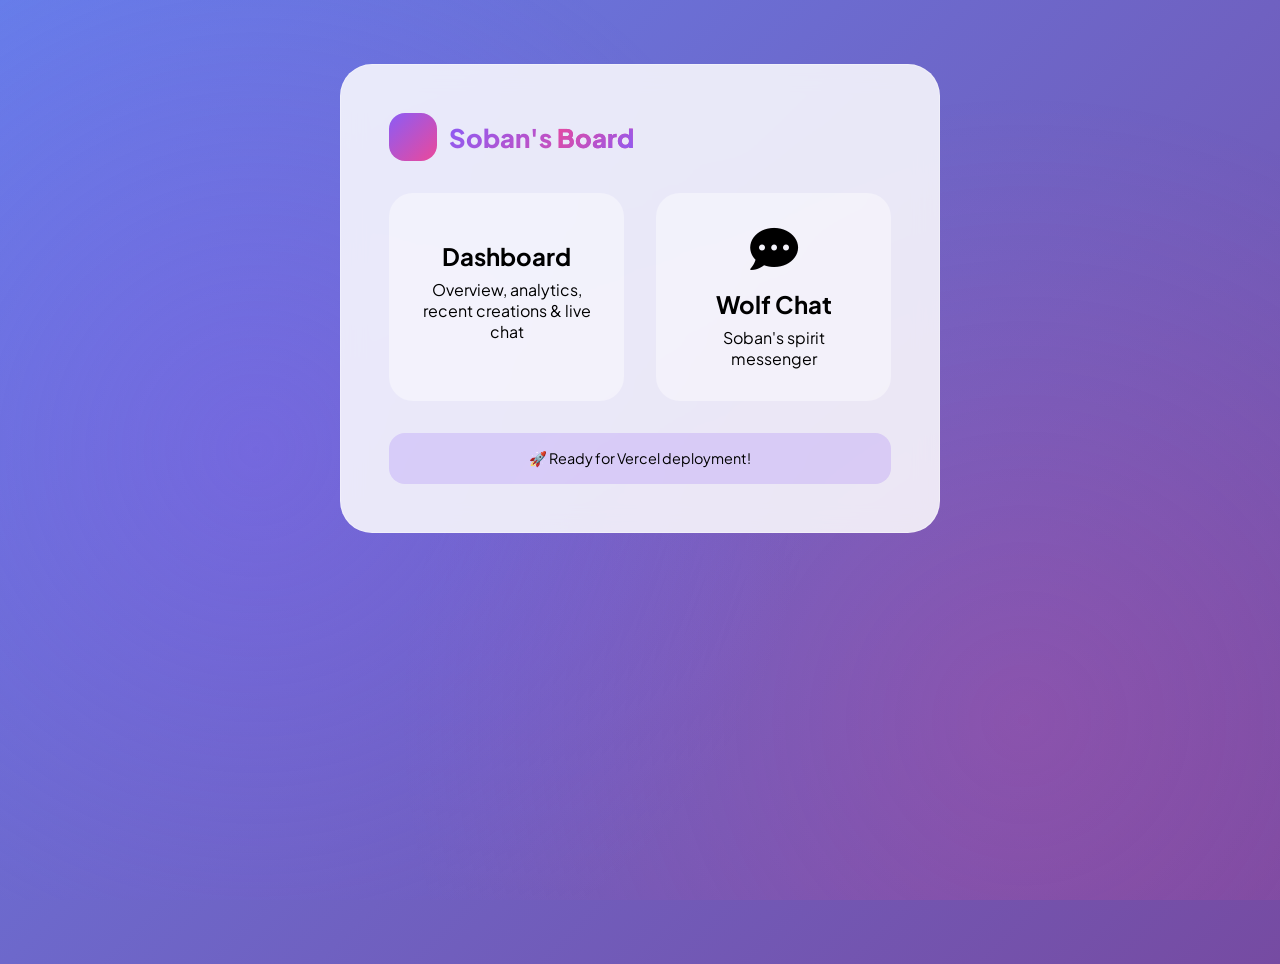
==== index.html @ 04f3e726 "Add files via upload" ====
<!DOCTYPE html>
<html lang="en">
<head>
    <meta charset="UTF-8">
    <meta name="viewport" content="width=device-width, initial-scale=1.0">
    <title>Soban's Board | Dashboard & Chat</title>
    <link rel="stylesheet" href="style.css">
    <link href="https://fonts.googleapis.com/css2?family=Plus+Jakarta+Sans:wght@300;400;500;600;700;800&display=swap" rel="stylesheet">
    <link rel="stylesheet" href="https://cdnjs.cloudflare.com/ajax/libs/font-awesome/6.0.0-beta3/css/all.min.css">
</head>
<body>
    <div class="animated-bg"></div>
    
    <div class="landing-container glass">
        <div class="logo-area">
            <div class="logo-icon">
                <i class="fas fa-head-side-vr"></i>
            </div>
            <span>Soban's <span>Board</span></span>
        </div>
        
        <div class="app-grid">
            <a href="chatboarddash.html" class="app-card">
                <i class="fas fa-chart-dashboard"></i>
                <h3>Dashboard</h3>
                <p>Overview, analytics, recent creations & live chat</p>
            </a>
            <a href="chatmessageapp.html" class="app-card">
                <i class="fas fa-comment-dots"></i>
                <h3>Wolf Chat</h3>
                <p>Soban's spirit messenger</p>
            </a>
        </div>
        
        <div class="deploy-note">
            🚀 Ready for Vercel deployment!
        </div>
    </div>

    <style>
        .landing-container {
            max-width: 600px;
            margin: 4rem auto;
            padding: 3rem;
            text-align: center;
            border-radius: 32px;
        }
        
        .logo-area {
            margin-bottom: 2rem;
        }
        
        .app-grid {
            display: grid;
            grid-template-columns: 1fr 1fr;
            gap: 2rem;
            margin: 2rem 0;
        }
        
        .app-card {
            padding: 2rem;
            border-radius: 24px;
            text-decoration: none;
            color: inherit;
            transition: all 0.3s;
            background: rgba(255,255,255,0.4);
        }
        
        .app-card:hover {
            transform: translateY(-8px);
            background: rgba(255,255,255,0.8);
        }
        
        .app-card i {
            font-size: 3rem;
            margin-bottom: 1rem;
            display: block;
        }
        
        .app-card h3 {
            font-size: 1.5rem;
            margin-bottom: 0.5rem;
        }
        
        .deploy-note {
            margin-top: 2rem;
            padding: 1rem;
            background: rgba(139,92,246,0.2);
            border-radius: 16px;
            font-size: 0.9rem;
        }
        
        @media (max-width: 768px) {
            .app-grid {
                grid-template-columns: 1fr;
            }
        }
    </style>
</body>
</html>
---- style.css ----
* {
    margin: 0;
    padding: 0;
    box-sizing: border-box;
}

:root {
    --primary: #8b5cf6;
    --primary-dark: #7c3aed;
    --secondary: #ec489a;
    --cyan: #06b6d4;
    --orange: #f97316;
    --glass-bg: rgba(255, 255, 255, 0.7);
    --glass-border: rgba(255, 255, 255, 0.18);
    --glass-shadow: 0 8px 32px 0 rgba(31, 38, 135, 0.07);
    --text-dark: #1e1b4b;
    --text-gray: #64748b;
}

body {
    font-family: 'Plus Jakarta Sans', sans-serif;
    background: linear-gradient(135deg, #667eea 0%, #764ba2 100%);
    min-height: 100vh;
    position: relative;
    overflow-x: hidden;
}

/* Animated Background */
.animated-bg {
    position: fixed;
    top: 0;
    left: 0;
    width: 100%;
    height: 100%;
    background: radial-gradient(circle at 20% 50%, rgba(139, 92, 246, 0.3) 0%, transparent 50%),
                radial-gradient(circle at 80% 80%, rgba(236, 72, 153, 0.2) 0%, transparent 50%);
    animation: bgPulse 8s ease-in-out infinite;
    pointer-events: none;
    z-index: 0;
}

@keyframes bgPulse {
    0%, 100% { opacity: 0.5; transform: scale(1); }
    50% { opacity: 1; transform: scale(1.05); }
}

/* Glass Effect */
.glass {
    background: rgba(255, 255, 255, 0.85);
    backdrop-filter: blur(12px);
    border: 1px solid rgba(255, 255, 255, 0.3);
}

.glass-card {
    background: rgba(255, 255, 255, 0.75);
    backdrop-filter: blur(10px);
    border: 1px solid rgba(255, 255, 255, 0.3);
    transition: all 0.3s cubic-bezier(0.4, 0, 0.2, 1);
}

.glass-card:hover {
    transform: translateY(-4px);
    box-shadow: 0 20px 40px rgba(0, 0, 0, 0.1);
    background: rgba(255, 255, 255, 0.85);
}

/* Dashboard Container */
.dashboard-container {
    display: flex;
    position: relative;
    z-index: 1;
    min-height: 100vh;
}

/* Sidebar */
.sidebar {
    width: 280px;
    padding: 2rem 1.5rem;
    position: fixed;
    height: 100vh;
    display: flex;
    flex-direction: column;
    margin: 1rem;
    border-radius: 32px;
    background: rgba(255, 255, 255, 0.75);
    backdrop-filter: blur(12px);
    box-shadow: var(--glass-shadow);
}

.logo-area {
    display: flex;
    align-items: center;
    gap: 12px;
    font-size: 1.6rem;
    font-weight: 800;
    margin-bottom: 3rem;
}

.logo-icon {
    width: 48px;
    height: 48px;
    background: linear-gradient(135deg, var(--primary), var(--secondary));
    border-radius: 16px;
    display: flex;
    align-items: center;
    justify-content: center;
    animation: float 3s ease-in-out infinite;
}

@keyframes float {
    0%, 100% { transform: translateY(0px); }
    50% { transform: translateY(-5px); }
}

.logo-icon i {
    font-size: 1.8rem;
    color: white;
}

.logo-area span {
    background: linear-gradient(135deg, var(--primary), var(--secondary));
    -webkit-background-clip: text;
    background-clip: text;
    color: transparent;
}

.logo-area span span {
    background: linear-gradient(135deg, var(--secondary), var(--primary));
    -webkit-background-clip: text;
    background-clip: text;
}

/* Navigation */
.nav-menu {
    flex: 1;
    display: flex;
    flex-direction: column;
    gap: 0.5rem;
}

.nav-item {
    display: flex;
    align-items: center;
    gap: 12px;
    padding: 0.875rem 1rem;
    border-radius: 16px;
    color: var(--text-gray);
    text-decoration: none;
    transition: all 0.3s;
    position: relative;
    overflow: hidden;
}

.nav-item i {
    width: 24px;
    font-size: 1.2rem;
    transition: transform 0.2s;
}

.nav-item:hover i {
    transform: scale(1.1);
}

.nav-item.active {
    background: linear-gradient(135deg, rgba(139, 92, 246, 0.2), rgba(236, 72, 153, 0.1));
    color: var(--primary);
    font-weight: 600;
}

.glow-effect {
    position: absolute;
    top: 0;
    left: -100%;
    width: 100%;
    height: 100%;
    background: linear-gradient(90deg, transparent, rgba(255,255,255,0.4), transparent);
    transition: left 0.5s;
}

.nav-item:hover .glow-effect {
    left: 100%;
}

.badge {
    background: linear-gradient(135deg, var(--primary), var(--secondary));
    color: white;
    font-size: 0.7rem;
    padding: 2px 8px;
    border-radius: 20px;
    margin-left: auto;
    animation: pulse 2s infinite;
}

@keyframes pulse {
    0%, 100% { transform: scale(1); opacity: 1; }
    50% { transform: scale(1.05); opacity: 0.9; }
}

/* User Profile */
.user-profile {
    display: flex;
    align-items: center;
    gap: 12px;
    padding: 1rem;
    border-radius: 20px;
    margin-top: auto;
    cursor: pointer;
}

.user-profile img {
    width: 48px;
    height: 48px;
    border-radius: 50%;
    object-fit: cover;
    border: 2px solid var(--primary);
}

.user-info h4 {
    font-size: 0.95rem;
    font-weight: 700;
    color: var(--text-dark);
}

.user-info p {
    font-size: 0.75rem;
    color: var(--text-gray);
}

/* Main Content */
.main-content {
    margin-left: 320px;
    flex: 1;
    padding: 2rem;
}

/* Header */
.dashboard-header {
    margin-bottom: 2rem;
}

.greeting-badge {
    display: inline-flex;
    align-items: center;
    gap: 8px;
    background: rgba(139, 92, 246, 0.15);
    padding: 0.5rem 1rem;
    border-radius: 100px;
    margin-bottom: 1rem;
    font-size: 0.85rem;
    color: var(--primary);
}

.greeting-badge i {
    font-size: 0.9rem;
}

.header-title h1 {
    font-size: 2.5rem;
    font-weight: 700;
    color: white;
    text-shadow: 0 2px 10px rgba(0,0,0,0.1);
}

.gradient-text {
    background: linear-gradient(135deg, #f0f0f0, #ffffff);
    -webkit-background-clip: text;
    background-clip: text;
    color: transparent;
}

.header-actions {
    display: flex;
    align-items: center;
    gap: 1rem;
    margin-top: 1rem;
}

.create-btn {
    background: white;
    border: none;
    padding: 0.875rem 1.5rem;
    border-radius: 100px;
    font-weight: 600;
    cursor: pointer;
    display: flex;
    align-items: center;
    gap: 10px;
    transition: all 0.3s;
    box-shadow: 0 4px 15px rgba(0,0,0,0.1);
}

.create-btn:hover {
    transform: translateY(-2px);
    box-shadow: 0 8px 25px rgba(0,0,0,0.15);
}

.glow-on-hover {
    position: relative;
    overflow: hidden;
}

.glow-on-hover::before {
    content: '';
    position: absolute;
    top: 50%;
    left: 50%;
    width: 0;
    height: 0;
    border-radius: 50%;
    background: rgba(139, 92, 246, 0.3);
    transform: translate(-50%, -50%);
    transition: width 0.6s, height 0.6s;
}

.glow-on-hover:hover::before {
    width: 300px;
    height: 300px;
}

.notification-icon-wrapper {
    position: relative;
    cursor: pointer;
}

.notification-icon-wrapper i {
    font-size: 1.3rem;
    color: white;
}

.notification-dot {
    position: absolute;
    top: -5px;
    right: -5px;
    width: 8px;
    height: 8px;
    background: #ef4444;
    border-radius: 50%;
    animation: pulse 1.5s infinite;
}

/* Stats Cards */
.stats-grid {
    display: grid;
    grid-template-columns: repeat(auto-fit, minmax(240px, 1fr));
    gap: 1.5rem;
    margin-bottom: 2rem;
}

.stat-card {
    padding: 1.5rem;
    border-radius: 24px;
    display: flex;
    align-items: center;
    justify-content: space-between;
    transition: all 0.3s;
}

.stat-icon {
    width: 56px;
    height: 56px;
    border-radius: 18px;
    display: flex;
    align-items: center;
    justify-content: center;
    font-size: 1.5rem;
}

.stat-icon.purple { background: rgba(139, 92, 246, 0.2); color: var(--primary); }
.stat-icon.pink { background: rgba(236, 72, 153, 0.2); color: var(--secondary); }
.stat-icon.cyan { background: rgba(6, 182, 212, 0.2); color: var(--cyan); }
.stat-icon.orange { background: rgba(249, 115, 22, 0.2); color: var(--orange); }

.stat-info h3 {
    font-size: 1.8rem;
    font-weight: 800;
    color: var(--text-dark);
}

.stat-info p {
    color: var(--text-gray);
    font-size: 0.85rem;
}

.stat-trend {
    display: flex;
    align-items: center;
    gap: 4px;
    font-size: 0.75rem;
    padding: 4px 8px;
    border-radius: 20px;
    background: rgba(0,0,0,0.05);
}

.stat-trend.up {
    color: #10b981;
}

/* Two Column Grid */
.two-col-grid {
    display: grid;
    grid-template-columns: 1fr 1.2fr;
    gap: 1.5rem;
}

.recent-tracks, .chat-section {
    border-radius: 28px;
    padding: 1.5rem;
}

.section-header {
    display: flex;
    justify-content: space-between;
    align-items: center;
    margin-bottom: 1.5rem;
}

.section-header h2 {
    font-size: 1.2rem;
    font-weight: 700;
    display: flex;
    align-items: center;
    gap: 8px;
    color: var(--text-dark);
}

.link-hover {
    color: var(--primary);
    text-decoration: none;
    font-size: 0.85rem;
    transition: all 0.3s;
}

.link-hover:hover {
    transform: translateX(4px);
    display: inline-block;
}

/* Track List */
.track-list {
    display: flex;
    flex-direction: column;
    gap: 0.75rem;
    margin-bottom: 1.5rem;
}

.track-item {
    display: flex;
    align-items: center;
    gap: 12px;
    padding: 0.875rem;
    background: rgba(255, 255, 255, 0.5);
    border-radius: 18px;
    cursor: pointer;
    transition: all 0.3s;
}

.track-item:hover {
    background: white;
    transform: translateX(4px);
}

.track-play {
    position: relative;
}

.play-btn {
    font-size: 1.8rem;
    color: var(--primary);
    cursor: pointer;
    transition: all 0.2s;
}

.play-btn:hover {
    transform: scale(1.05);
}

.visualizer {
    position: absolute;
    bottom: -20px;
    left: 50%;
    transform: translateX(-50%);
    display: flex;
    gap: 2px;
    opacity: 0;
    transition: opacity 0.3s;
}

.track-item.playing .visualizer {
    opacity: 1;
}

.visualizer span {
    width: 2px;
    height: 8px;
    background: var(--primary);
    border-radius: 2px;
    animation: visualize 0.8s ease-in-out infinite;
}

.visualizer span:nth-child(1) { animation-delay: 0s; }
.visualizer span:nth-child(2) { animation-delay: 0.2s; }
.visualizer span:nth-child(3) { animation-delay: 0.4s; }
.visualizer span:nth-child(4) { animation-delay: 0.6s; }

@keyframes visualize {
    0%, 100% { height: 8px; }
    50% { height: 18px; }
}

.track-info strong {
    display: block;
    font-size: 0.9rem;
    color: var(--text-dark);
}

.track-info span {
    font-size: 0.7rem;
    color: var(--text-gray);
}

/* Quick Generate */
.quick-generate {
    background: linear-gradient(135deg, rgba(139, 92, 246, 0.1), rgba(236, 72, 153, 0.1));
    border-radius: 18px;
    padding: 1rem;
    display: flex;
    align-items: center;
    gap: 12px;
    position: relative;
    overflow: hidden;
}

.generate-glow {
    position: absolute;
    top: 0;
    left: -100%;
    width: 100%;
    height: 100%;
    background: linear-gradient(90deg, transparent, rgba(255,255,255,0.4), transparent);
    animation: shimmer 3s infinite;
}

@keyframes shimmer {
    0% { left: -100%; }
    100% { left: 100%; }
}

.quick-generate i {
    font-size: 1.8rem;
    color: var(--primary);
}

.quick-generate strong {
    font-size: 0.9rem;
    display: block;
    color: var(--text-dark);
}

.quick-generate p {
    font-size: 0.7rem;
    color: var(--text-gray);
}

.generate-btn {
    margin-left: auto;
    background: linear-gradient(135deg, var(--primary), var(--secondary));
    border: none;
    padding: 0.5rem 1rem;
    border-radius: 100px;
    color: white;
    cursor: pointer;
    transition: all 0.3s;
}

.generate-btn:hover {
    transform: scale(1.05);
}

/* Chat System */
.chat-container {
    display: flex;
    flex-direction: column;
    height: 420px;
}

.chat-status {
    display: flex;
    align-items: center;
    gap: 8px;
    font-size: 0.75rem;
    color: #10b981;
}

.online-dot {
    width: 8px;
    height: 8px;
    background: #10b981;
    border-radius: 50%;
    animation: pulse 1.5s infinite;
}

.chat-messages {
    flex: 1;
    overflow-y: auto;
    display: flex;
    flex-direction: column;
    gap: 1rem;
    padding-right: 8px;
    margin-bottom: 0.5rem;
}

.message {
    display: flex;
    gap: 10px;
    align-items: flex-start;
    animation: fadeInUp 0.4s ease-out;
}

@keyframes fadeInUp {
    from {
        opacity: 0;
        transform: translateY(10px);
    }
    to {
        opacity: 1;
        transform: translateY(0);
    }
}

.message.received {
    justify-content: flex-start;
}

.message.sent {
    justify-content: flex-end;
}

.message img {
    width: 36px;
    height: 36px;
    border-radius: 50%;
    object-fit: cover;
}

.message-bubble {
    max-width: 75%;
    padding: 0.75rem 1rem;
    border-radius: 20px;
    background: white;
    box-shadow: 0 2px 8px rgba(0,0,0,0.05);
}

.message.sent .message-bubble {
    background: linear-gradient(135deg, var(--primary), var(--secondary));
    color: white;
}

.message-header {
    display: flex;
    justify-content: space-between;
    align-items: center;
    margin-bottom: 4px;
    font-size: 0.7rem;
}

.message-header strong {
    font-weight: 700;
}

.message-bubble p {
    font-size: 0.85rem;
    margin-bottom: 6px;
    line-height: 1.4;
}

.message-reactions {
    display: flex;
    gap: 8px;
    margin-top: 4px;
    font-size: 0.7rem;
}

.message-reactions i {
    cursor: pointer;
    transition: transform 0.2s;
}

.message-reactions i:hover {
    transform: scale(1.1);
}

.message-attachment {
    display: flex;
    align-items: center;
    gap: 8px;
    margin-top: 8px;
    padding: 6px 10px;
    background: rgba(0,0,0,0.05);
    border-radius: 12px;
    font-size: 0.7rem;
}

/* Typing Indicator */
.typing-indicator {
    display: none;
    align-items: center;
    gap: 6px;
    padding: 8px 12px;
    margin-bottom: 8px;
    background: rgba(255,255,255,0.8);
    border-radius: 20px;
    width: fit-content;
}

.typing-indicator.active {
    display: flex;
}

.typing-indicator span {
    width: 6px;
    height: 6px;
    background: var(--primary);
    border-radius: 50%;
    animation: typing 1.4s infinite;
}

.typing-indicator span:nth-child(1) { animation-delay: 0s; }
.typing-indicator span:nth-child(2) { animation-delay: 0.2s; }
.typing-indicator span:nth-child(3) { animation-delay: 0.4s; }

@keyframes typing {
    0%, 60%, 100% { transform: translateY(0); opacity: 0.4; }
    30% { transform: translateY(-6px); opacity: 1; }
}

.typing-text {
    font-size: 0.7rem;
    color: var(--text-gray);
    margin-left: 4px;
}

/* Chat Input */
.chat-input-area {
    display: flex;
    gap: 8px;
    margin-top: 0.5rem;
}

.attach-btn, .send-btn {
    width: 44px;
    height: 44px;
    border-radius: 50%;
    border: none;
    cursor: pointer;
    transition: all 0.2s;
}

.attach-btn {
    background: rgba(139, 92, 246, 0.1);
    color: var(--primary);
}

.send-btn {
    background: linear-gradient(135deg, var(--primary), var(--secondary));
    color: white;
}

.attach-btn:hover, .send-btn:hover {
    transform: scale(1.05);
}

.chat-input-area input {
    flex: 1;
    padding: 0.75rem 1rem;
    border: 1px solid rgba(0,0,0,0.1);
    border-radius: 100px;
    font-family: inherit;
    outline: none;
    background: white;
    transition: all 0.3s;
}

.chat-input-area input:focus {
    border-color: var(--primary);
    box-shadow: 0 0 0 3px rgba(139, 92, 246, 0.1);
}

/* Floating Player */
.floating-player {
    position: fixed;
    bottom: 2rem;
    right: 2rem;
    background: white;
    padding: 0.75rem 1.25rem;
    border-radius: 100px;
    display: none;
    align-items: center;
    gap: 12px;
    box-shadow: 0 8px 25px rgba(0,0,0,0.2);
    animation: slideIn 0.3s ease-out;
    z-index: 1000;
}

.floating-player.active {
    display: flex;
}

@keyframes slideIn {
    from {
        opacity: 0;
        transform: translateX(100px);
    }
    to {
        opacity: 1;
        transform: translateX(0);
    }
}

.player-content {
    display: flex;
    align-items: center;
    gap: 12px;
}

.player-content i:first-child {
    color: var(--primary);
    font-size: 1.2rem;
}

.player-controls {
    display: flex;
    gap: 8px;
}

.player-controls i {
    cursor: pointer;
    transition: transform 0.2s;
}

.player-controls i:hover {
    transform: scale(1.1);
}

/* Responsive */
@media (max-width: 1024px) {
    .sidebar {
        width: 100px;
        padding: 1.5rem 0.75rem;
    }
    .logo-area span, .nav-item span:not(.badge), .user-info, .user-profile i {
        display: none;
    }
    .nav-item {
        justify-content: center;
    }
    .badge {
        position: absolute;
        top: 0;
        right: 5px;
    }
    .main-content {
        margin-left: 120px;
    }
    .two-col-grid {
        grid-template-columns: 1fr;
    }
}

@media (max-width: 640px) {
    .main-content {
        margin-left: 0;
        padding: 1rem;
    }
    .sidebar {
        display: none;
    }
    .stats-grid {
        grid-template-columns: 1fr;
    }
    .header-title h1 {
        font-size: 1.5rem;
    }
}
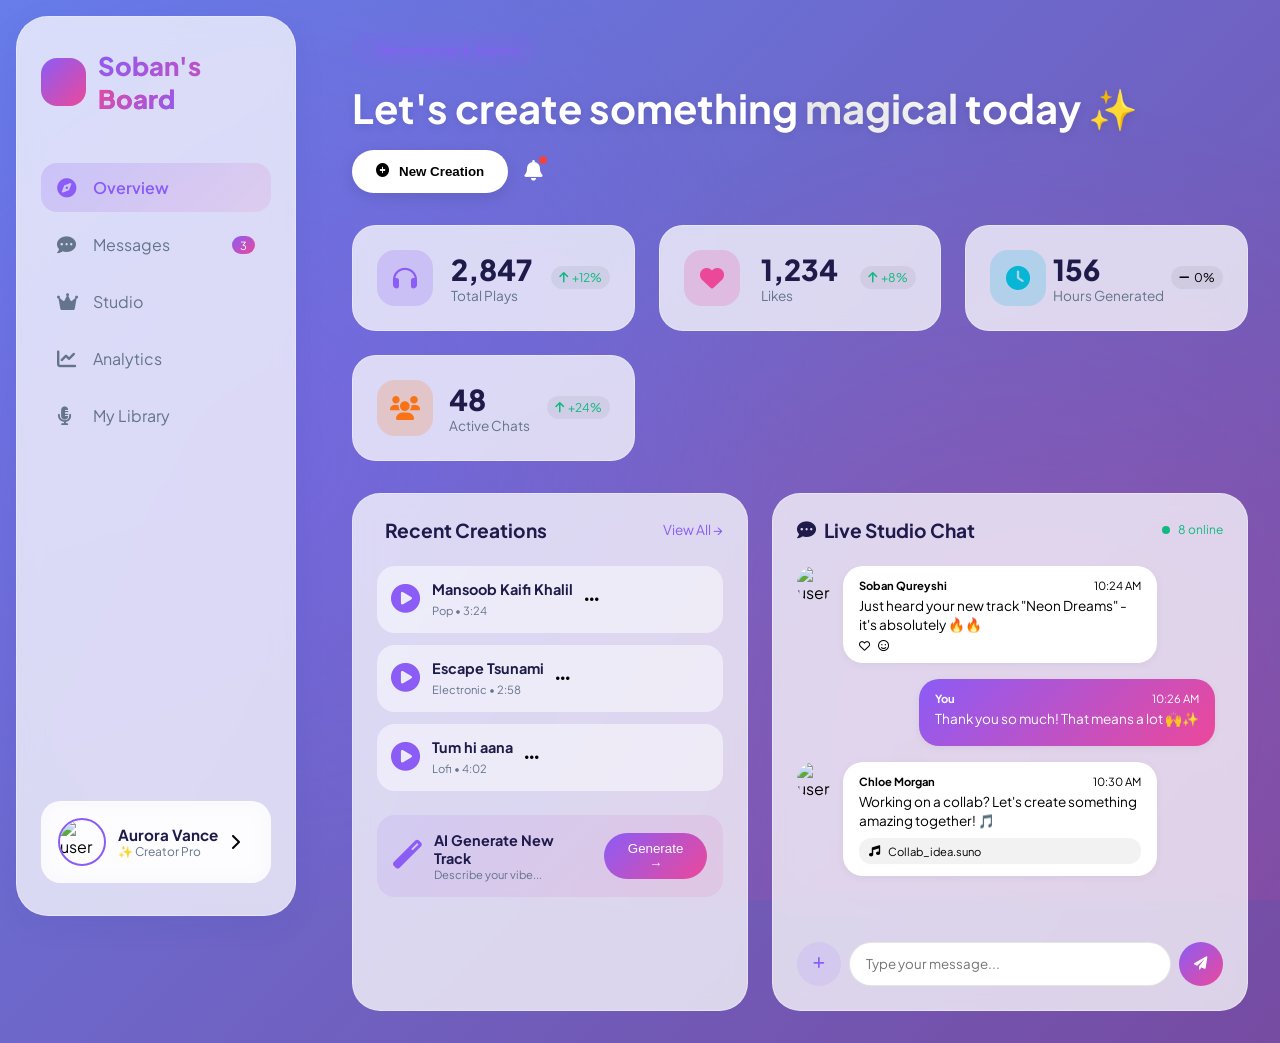
==== commit f2eafc04: "Add files via upload" ====
--- a/index.html
+++ b/index.html
@@ -3,7 +3,7 @@
 <head>
     <meta charset="UTF-8">
     <meta name="viewport" content="width=device-width, initial-scale=1.0">
-    <title>Soban's Board | Dashboard & Chat</title>
+    <title>Nebula Flow | AI Creative Dashboard</title>
     <link rel="stylesheet" href="style.css">
     <link href="https://fonts.googleapis.com/css2?family=Plus+Jakarta+Sans:wght@300;400;500;600;700;800&display=swap" rel="stylesheet">
     <link rel="stylesheet" href="https://cdnjs.cloudflare.com/ajax/libs/font-awesome/6.0.0-beta3/css/all.min.css">
@@ -11,90 +11,275 @@
 <body>
     <div class="animated-bg"></div>
     
-    <div class="landing-container glass">
-        <div class="logo-area">
-            <div class="logo-icon">
-                <i class="fas fa-head-side-vr"></i>
-            </div>
-            <span>Soban's <span>Board</span></span>
-        </div>
-        
-        <div class="app-grid">
-            <a href="chatboarddash.html" class="app-card">
-                <i class="fas fa-chart-dashboard"></i>
-                <h3>Dashboard</h3>
-                <p>Overview, analytics, recent creations & live chat</p>
-            </a>
-            <a href="chatmessageapp.html" class="app-card">
-                <i class="fas fa-comment-dots"></i>
-                <h3>Wolf Chat</h3>
-                <p>Soban's spirit messenger</p>
-            </a>
-        </div>
-        
-        <div class="deploy-note">
-            🚀 Ready for Vercel deployment!
-        </div>
+    <div class="dashboard-container">
+        <!-- Sidebar -->
+        <aside class="sidebar glass">
+            <div class="logo-area">
+                <div class="logo-icon">
+                    <i class="fas fa-head-side-vr"></i>
+                </div>
+                <span>Soban's <span>Board</span></span>
+            </div>
+            
+            <nav class="nav-menu">
+                <a href="#" class="nav-item active">
+                    <i class="fas fa-compass"></i>
+                    <span>Overview</span>
+                    <div class="glow-effect"></div>
+                </a>
+                <a href="#" class="nav-item">
+                    <i class="fas fa-comment-dots"></i>
+                    <span>Messages</span>
+                    <span class="badge pulse">3</span>
+                </a>
+                <a href="#" class="nav-item">
+                    <i class="fas fa-crown"></i>
+                    <span>Studio</span>
+                </a>
+                <a href="#" class="nav-item">
+                    <i class="fas fa-chart-line"></i>
+                    <span>Analytics</span>
+                </a>
+                <a href="#" class="nav-item">
+                    <i class="fas fa-microphone-alt"></i>
+                    <span>My Library</span>
+                </a>
+            </nav>
+
+            <div class="user-profile glass-card">
+                <img src="https://images.unsplash.com/photo-1494790108377-be9c29b29330?w=150" alt="user">
+                <div class="user-info">
+                    <h4>Aurora Vance</h4>
+                    <p>✨ Creator Pro</p>
+                </div>
+                <i class="fas fa-chevron-right"></i>
+            </div>
+        </aside>
+
+        <!-- Main Content -->
+        <main class="main-content">
+            <!-- Header -->
+            <header class="dashboard-header">
+                <div class="header-title">
+                    <div class="greeting-badge">
+                        <i class="fas fa-sparkle"></i>
+                        <span>Welcome back, Aurora</span>
+                    </div>
+                    <h1>Let's create something <span class="gradient-text">magical</span> today ✨</h1>
+                </div>
+                <div class="header-actions">
+                    <button class="create-btn glow-on-hover">
+                        <i class="fas fa-plus-circle"></i>
+                        <span>New Creation</span>
+                    </button>
+                    <div class="notification-icon-wrapper">
+                        <i class="fas fa-bell"></i>
+                        <span class="notification-dot"></span>
+                    </div>
+                </div>
+            </header>
+
+            <!-- Stats Cards with Progress -->
+            <div class="stats-grid">
+                <div class="stat-card glass-card">
+                    <div class="stat-icon purple">
+                        <i class="fas fa-headphones"></i>
+                    </div>
+                    <div class="stat-info">
+                        <h3>2,847</h3>
+                        <p>Total Plays</p>
+                    </div>
+                    <div class="stat-trend up">
+                        <i class="fas fa-arrow-up"></i>
+                        <span>+12%</span>
+                    </div>
+                </div>
+                <div class="stat-card glass-card">
+                    <div class="stat-icon pink">
+                        <i class="fas fa-heart"></i>
+                    </div>
+                    <div class="stat-info">
+                        <h3>1,234</h3>
+                        <p>Likes</p>
+                    </div>
+                    <div class="stat-trend up">
+                        <i class="fas fa-arrow-up"></i>
+                        <span>+8%</span>
+                    </div>
+                </div>
+                <div class="stat-card glass-card">
+                    <div class="stat-icon cyan">
+                        <i class="fas fa-clock"></i>
+                    </div>
+                    <div class="stat-info">
+                        <h3>156</h3>
+                        <p>Hours Generated</p>
+                    </div>
+                    <div class="stat-trend">
+                        <i class="fas fa-minus"></i>
+                        <span>0%</span>
+                    </div>
+                </div>
+                <div class="stat-card glass-card">
+                    <div class="stat-icon orange">
+                        <i class="fas fa-users"></i>
+                    </div>
+                    <div class="stat-info">
+                        <h3>48</h3>
+                        <p>Active Chats</p>
+                    </div>
+                    <div class="stat-trend up">
+                        <i class="fas fa-arrow-up"></i>
+                        <span>+24%</span>
+                    </div>
+                </div>
+            </div>
+
+            <!-- Two Column Grid -->
+            <div class="two-col-grid">
+                <!-- Recent Tracks with Visualizer -->
+                <div class="recent-tracks glass-card">
+                    <div class="section-header">
+                        <h2><i class="fas fa-waveform"></i> Recent Creations</h2>
+                        <a href="#" class="link-hover">View All →</a>
+                    </div>
+                    <div class="track-list">
+                        <div class="track-item" data-track="midnight">
+                            <div class="track-play">
+                                <i class="fas fa-play-circle play-btn"></i>
+                                <div class="visualizer" id="viz-midnight">
+                                    <span></span><span></span><span></span><span></span>
+                                </div>
+                            </div>
+                            <div class="track-info">
+                                <strong>Mansoob Kaifi Khalil</strong>
+                                <span>Pop • 3:24</span>
+                            </div>
+                            <i class="fas fa-ellipsis-h track-menu"></i>
+                        </div>
+                        <div class="track-item" data-track="neon">
+                            <div class="track-play">
+                                <i class="fas fa-play-circle play-btn"></i>
+                                <div class="visualizer" id="viz-neon">
+                                    <span></span><span></span><span></span><span></span>
+                                </div>
+                            </div>
+                            <div class="track-info">
+                                <strong>Escape Tsunami</strong>
+                                <span>Electronic • 2:58</span>
+                            </div>
+                            <i class="fas fa-ellipsis-h track-menu"></i>
+                        </div>
+                        <div class="track-item" data-track="rainy">
+                            <div class="track-play">
+                                <i class="fas fa-play-circle play-btn"></i>
+                                <div class="visualizer" id="viz-rainy">
+                                    <span></span><span></span><span></span><span></span>
+                                </div>
+                            </div>
+                            <div class="track-info">
+                                <strong>Tum hi aana</strong>
+                                <span>Lofi • 4:02</span>
+                            </div>
+                            <i class="fas fa-ellipsis-h track-menu"></i>
+                        </div>
+                    </div>
+
+                    <!-- Quick Generate Card -->
+                    <div class="quick-generate">
+                        <div class="generate-glow"></div>
+                        <i class="fas fa-magic"></i>
+                        <div>
+                            <strong>AI Generate New Track</strong>
+                            <p>Describe your vibe...</p>
+                        </div>
+                        <button class="generate-btn">Generate →</button>
+                    </div>
+                </div>
+
+                <!-- Enhanced Chat System -->
+                <div class="chat-section glass-card">
+                    <div class="section-header">
+                        <h2><i class="fas fa-comment-dots"></i> Live Studio Chat</h2>
+                        <div class="chat-status">
+                            <span class="online-dot"></span>
+                            <span>8 online</span>
+                        </div>
+                    </div>
+                    
+                    <div class="chat-container">
+                        <div class="chat-messages" id="chatMessages">
+                            <div class="message received fade-in">
+                                <img src="https://images.unsplash.com/photo-1507003211169-0a1dd7228f2d?w=150" alt="user">
+                                <div class="message-bubble">
+                                    <div class="message-header">
+                                        <strong>Soban Qureyshi</strong>
+                                        <span>10:24 AM</span>
+                                    </div>
+                                    <p>Just heard your new track "Neon Dreams" - it's absolutely 🔥🔥</p>
+                                    <div class="message-reactions">
+                                        <i class="far fa-heart"></i>
+                                        <i class="far fa-smile"></i>
+                                    </div>
+                                </div>
+                            </div>
+                            <div class="message sent fade-in">
+                                <div class="message-bubble">
+                                    <div class="message-header">
+                                        <strong>You</strong>
+                                        <span>10:26 AM</span>
+                                    </div>
+                                    <p>Thank you so much! That means a lot 🙌✨</p>
+                                </div>
+                            </div>
+                            <div class="message received fade-in">
+                                <img src="https://images.unsplash.com/photo-1438761681033-6461ffad8d80?w=150" alt="user">
+                                <div class="message-bubble">
+                                    <div class="message-header">
+                                        <strong>Chloe Morgan</strong>
+                                        <span>10:30 AM</span>
+                                    </div>
+                                    <p>Working on a collab? Let's create something amazing together! 🎵</p>
+                                    <div class="message-attachment">
+                                        <i class="fas fa-music"></i>
+                                        <span>Collab_idea.suno</span>
+                                    </div>
+                                </div>
+                            </div>
+                        </div>
+                        
+                        <div class="typing-indicator" id="typingIndicator">
+                            <span></span><span></span><span></span>
+                            <span class="typing-text">Someone is typing...</span>
+                        </div>
+                        
+                        <div class="chat-input-area">
+                            <button class="attach-btn">
+                                <i class="fas fa-plus"></i>
+                            </button>
+                            <input type="text" id="messageInput" placeholder="Type your message...">
+                            <button id="sendBtn" class="send-btn">
+                                <i class="fas fa-paper-plane"></i>
+                            </button>
+                        </div>
+                    </div>
+                </div>
+            </div>
+
+            <!-- Floating Music Player (Hidden by default, appears when track plays) -->
+            <div class="floating-player" id="floatingPlayer">
+                <div class="player-content">
+                    <i class="fas fa-music"></i>
+                    <span id="currentTrack">Midnight Echo</span>
+                    <div class="player-controls">
+                        <i class="fas fa-play"></i>
+                        <i class="fas fa-stop"></i>
+                    </div>
+                </div>
+            </div>
+        </main>
     </div>
 
-    <style>
-        .landing-container {
-            max-width: 600px;
-            margin: 4rem auto;
-            padding: 3rem;
-            text-align: center;
-            border-radius: 32px;
-        }
-        
-        .logo-area {
-            margin-bottom: 2rem;
-        }
-        
-        .app-grid {
-            display: grid;
-            grid-template-columns: 1fr 1fr;
-            gap: 2rem;
-            margin: 2rem 0;
-        }
-        
-        .app-card {
-            padding: 2rem;
-            border-radius: 24px;
-            text-decoration: none;
-            color: inherit;
-            transition: all 0.3s;
-            background: rgba(255,255,255,0.4);
-        }
-        
-        .app-card:hover {
-            transform: translateY(-8px);
-            background: rgba(255,255,255,0.8);
-        }
-        
-        .app-card i {
-            font-size: 3rem;
-            margin-bottom: 1rem;
-            display: block;
-        }
-        
-        .app-card h3 {
-            font-size: 1.5rem;
-            margin-bottom: 0.5rem;
-        }
-        
-        .deploy-note {
-            margin-top: 2rem;
-            padding: 1rem;
-            background: rgba(139,92,246,0.2);
-            border-radius: 16px;
-            font-size: 0.9rem;
-        }
-        
-        @media (max-width: 768px) {
-            .app-grid {
-                grid-template-columns: 1fr;
-            }
-        }
-    </style>
+    <script src="script.js"></script>
 </body>
-</html>
+</html>
